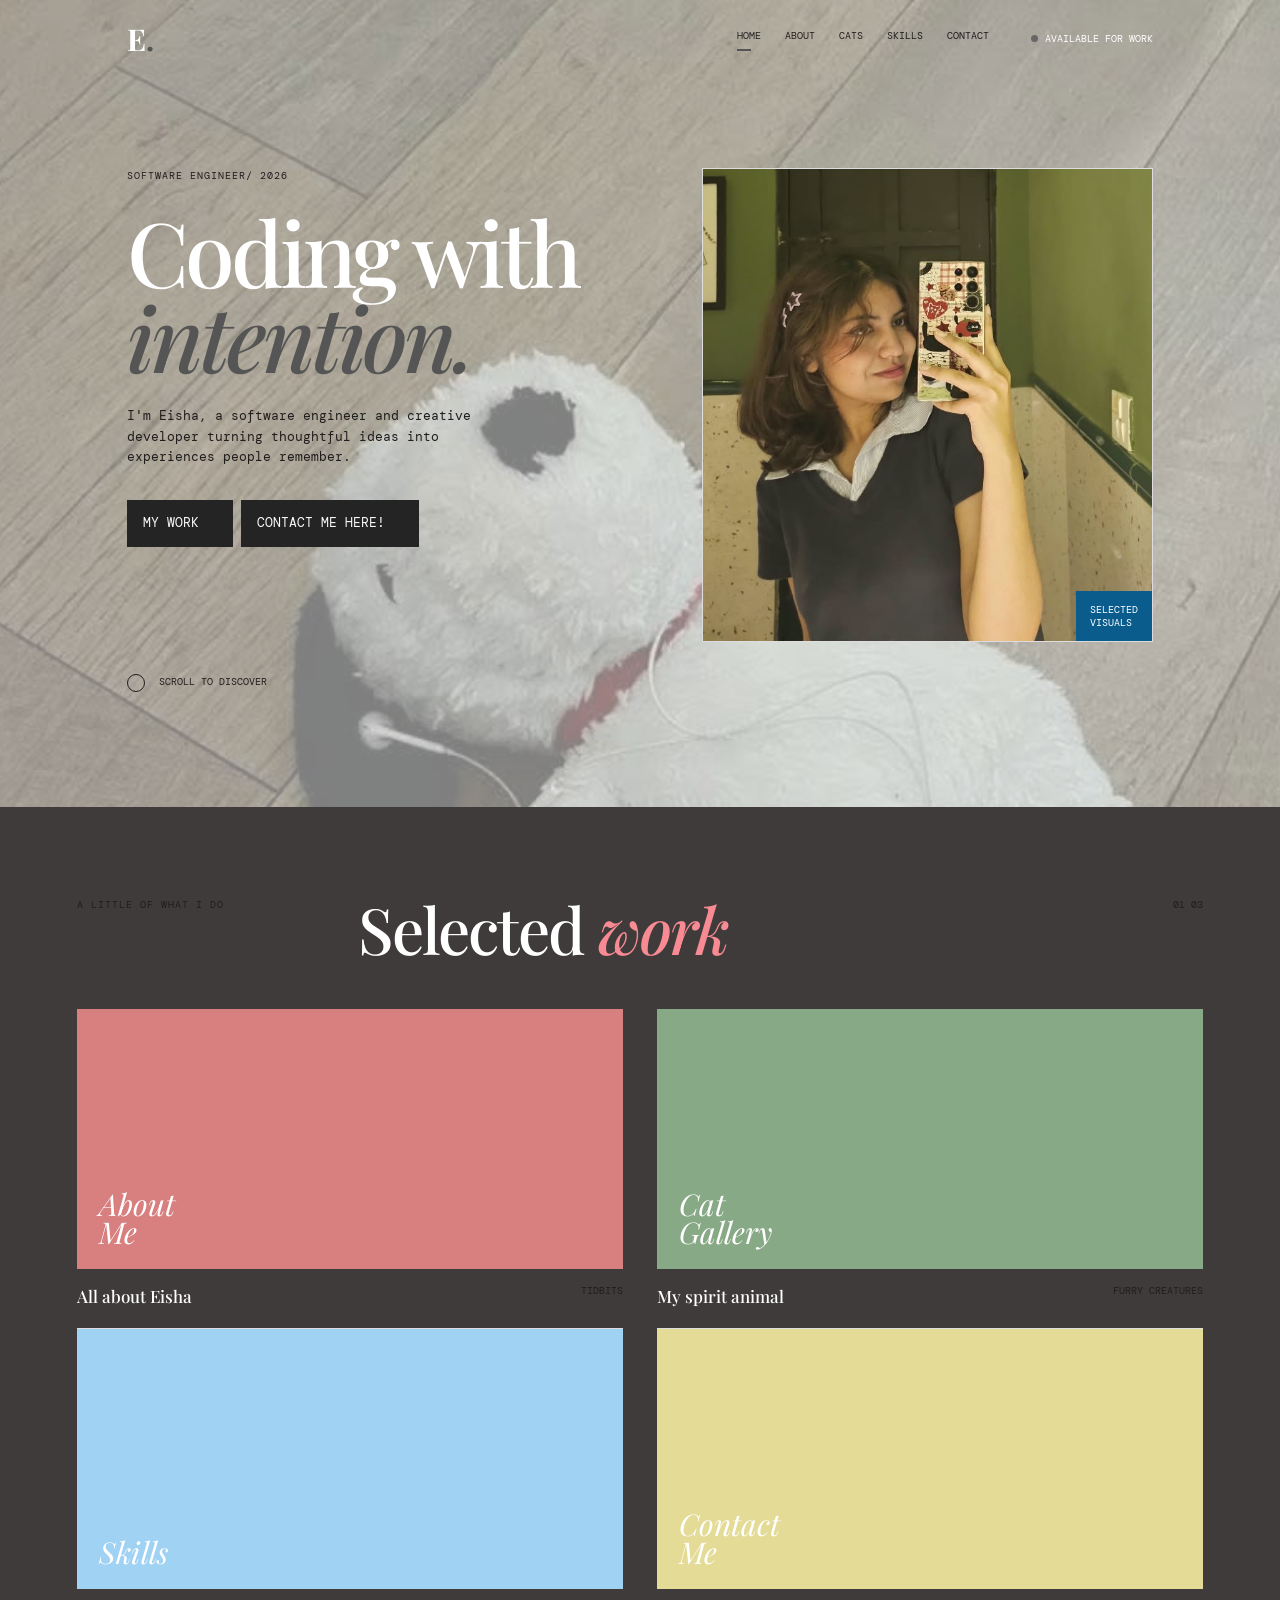
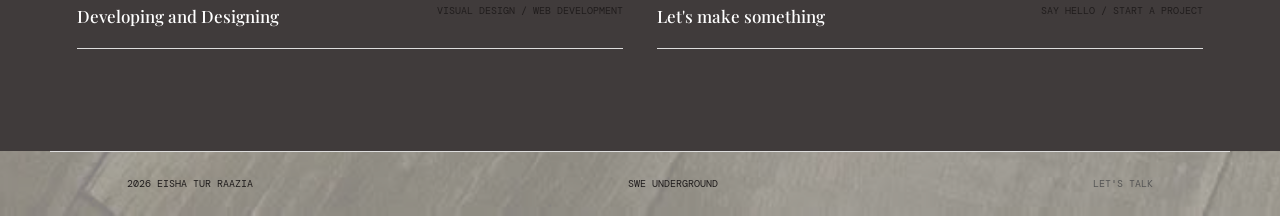
==== portfolio/index.html @ 0aec8efa "armgun is best" ====
﻿<!DOCTYPE html>
<html lang="en">
<head>
    <meta charset="UTF-8">
    <meta name="viewport" content="width=device-width, initial-scale=1.0">
    <meta name="description" content="Eisha's portfolio - a visual designer and creative developer.">
    <title>Eisha | Creative Portfolio</title>
    <link rel="preconnect" href="https://fonts.googleapis.com">
    <link rel="preconnect" href="https://fonts.gstatic.com" crossorigin>
    <link href="https://fonts.googleapis.com/css2?family=DM+Mono:wght@400;500&family=Playfair+Display:wght@500;600;700&display=swap" rel="stylesheet">
    <link rel="stylesheet" href="css/style.css">
</head>
<body>
    <header class="site-header">
        <a class="brand" href="hello.html" aria-label="Eisha home">E<span>.</span></a>
        <nav class="main-nav" aria-label="Main navigation">
            <a class="active" href="hello.html">Home</a>
            <a href="hobboes.html">About</a>
            <a href="Images.html">Cats</a>
            <a href="skills.html">Skills</a>
            <a href="contact.html">Contact</a>
        </nav>
        <a class="availability" href="contact.html"><span></span>Available for work</a>
    </header>
    <main>
        <section class="hero" aria-labelledby="hero-title">
            <div class="hero-copy">
                <p class="eyebrow">Software Engineer/ 2026</p>
                <h1 id="hero-title">Coding with <br><em>intention.</em></h1>
                <p class="intro">I'm Eisha, a software engineer and creative developer turning thoughtful ideas into experiences people remember.</p>
                <div class="hero-actions">
                    <a class="button button-dark" href="#work">My work <span></span></a>
                    <a class="button button-dark" href="contact.html">Contact me here! <span></span></a>
                </div>
            </div>
            <div class="hero-visual">
                <div class="image-frame">
                    <img src="images/profile.jpeg" alt="my profile picture">
                    <span class="image-label">Selected<br>visuals <b></b></span>
                </div>
                <div class="orbit-note" aria-hidden="true"></div>
            </div>
            <div class="scroll-cue"><span></span> Scroll to discover</div>
        </section>
        <section class="work" id="work" aria-labelledby="work-title">
            <div class="section-heading">
                <p class="eyebrow">A little of what I do</p>
                <h2 id="work-title">Selected <em style="color: #f88a93;">work</em></h2>
                <p class="section-number">01 03</p>
            </div>
            <div class="work-grid">
                <a class="work-card-link" href="hobboes.html" aria-label="Read more about me and my hobbies">
                <article class="work-card work-card-large"><div class=" card-image card-image-coral"><span>About<br>Me</span></div><div class="card-meta"><h3>All about Eisha</h3><p class="small">Tidbits</p></div></article>
                </a>
                <a class="work-card-link" href="Images.html" aria-label="View a small gallery of cats Eisha loves">
                <article class="work-card"><div class="card-image card-image-green"><span>Cat<br>Gallery</span></div><div class="card-meta"><h3>My spirit animal</h3><p class="small">Furry creatures</p></div></article>
                </a>
                <a class="work-card-link" href="skills.html" aria-label="View Eisha's design and development skills">
                <article class="work-card"><div class="card-image card-image-blue"><span>Skills</span></div><div class="card-meta"><h3>Developing and Designing</h3><p class="small">Visual design / Web development</p></div></article>
                </a>
                <a class="work-card-link" href="contact.html" aria-label="Contact Eisha for work or to say hello">
                <article class="work-card work-card-large"><div class="card-image card-image-yellow"><span>Contact<br>Me</span></div><div class="card-meta"><h3>Let's make something</h3><p class="small">Say hello / Start a project</p></div></article>
                </a>
                
                
            </div>
        </section>
    </main>
    <footer class="site-footer"><p>2026 Eisha Tur Raazia</p><p>SWE Underground <span></span></p><a href="contact.html">Let's talk </a></footer>
</body>
</html>
---- portfolio/css/style.css ----
:root {
    --ink: #242424;
    --paper: #fafafa;
    --highlighted: #095c8c;
    --muted: #201d1d;
    --line: #dddddd;
    --accent: #555555;
    --blue: #a0d2f3;
    --yellow: #e4db96;
    --green: #88a986;
    --coral: #d87f7f;
    --mono: 'DM Mono', monospace;
    --display: 'Playfair Display', Georgia, serif;
}

* { box-sizing: border-box; }
html {
    scroll-behavior: smooth;
}
body {
    margin: 0;
    color: white;
    font-family: var(--mono);
    font-size: 13px;
    line-height: 1.6;
    z-index: 0;
    position:relative;

}
body::before{
    content:"";
    position: absolute;
    top: 0;
    left: 0;
    width: 100%;
    height: 100%;
    background: url('../images/Snoopy.jpg') center center / cover no-repeat;
    opacity: 0.5; /* Adjust opacity */
    z-index: -1;  

}
a {
    color: inherit;
    text-decoration: none;
}
h1, h2, h3, p {
    margin-top: 0;
}

.site-header, .site-footer {
    align-items: center;
    display: flex;
    justify-content: space-between;
    margin: auto;
    max-width: 1180px;
    padding: 24px 6vw;
}
.brand {
    font-family: var(--display);
    font-size: 30px;
    font-weight: 700;
    line-height: 1;
}
.brand span, h1 em, h2 em {
    color: var(--accent);
}
.main-nav {
    display: flex;
    gap: 24px;
    margin-left: auto;
    margin-right: 42px;
}
.main-nav a {
    color: var(--muted);
    font-size: 10px;
    text-transform: uppercase;
}
.main-nav a:hover, .main-nav .active {
    color: var(--ink);
}
.main-nav .active::after {
    background: var(--accent);
    content: '';
    display: block;
    height: 2px;
    margin-top: 5px;
    width: 14px;
}
.availability {
    font-size: 10px;
    text-transform: uppercase;
}
.availability span {
    background: #666666;
    border-radius: 50%;
    display: inline-block;
    height: 7px;
    margin-right: 7px;
    width: 7px;
}

.hero {
    margin: 3vw auto 0;
    max-width: 1180px;
    padding: 4vw 6vw 9vw;
}
.hero-copy {
    float: left;
    max-width: 500px;
    width: 48%;
}
.hero-visual {
    float: right;
    max-width: 500px;
    width: 44%;
}
.hero::after, .hero-actions::after, .work::after, .cat-gallery::after, .contact-layout::after, .interest-grid::after {
    clear: both;
    content: '';
    display: table;
}
.eyebrow {
    color: var(--muted);
    font-size: 10px;
    letter-spacing: 1px;
    margin-bottom: 24px;
    text-transform: uppercase;
}
h1 {
    font-family: var(--display);
    font-size: clamp(56px, 7vw, 96px);
    font-weight: 500;
    letter-spacing: -4px;
    line-height: .95;
    margin-bottom: 28px;
}
.intro {
    color: var(--muted);
    max-width: 380px;
}
.hero-actions {
    margin-top: 32px;
}
.button {
    display: inline-flex;
    gap: 18px;
    padding: 13px 16px;
    text-transform: uppercase;
}
.button-dark {
    background: var(--ink);
    color: var(--paper);
}
.button-dark span, .text-link span {
    color: var(--accent);
}
.text-link {
    border-bottom: 1px solid var(--ink);
    float: right;
    padding-bottom: 3px;
}
.image-frame {
    aspect-ratio: 1 / 1.05;
    border: 1px solid var(--line);
    overflow: hidden;
    position: relative;
}
.image-frame img {
    height: 100%;
    object-fit: cover;
    width: 100%;
}
.image-label {
    background: var(--highlighted
);
    bottom: 0;
    font-size: 10px;
    line-height: 1.3;
    padding: 12px 14px;
    position: absolute;
    right: 0;
    text-transform: uppercase;
}
.image-label b {
    color: var(--accent);
    display: block;
    font-size: 16px;
}
.scroll-cue {
    clear: both;
    color: var(--muted);
    font-size: 10px;
    padding-top: 32px;
    text-transform: uppercase;
}
.scroll-cue span {
    border: 1px solid var(--muted);
    border-radius: 50%;
    display: inline-block;
    height: 18px;
    margin-right: 8px;
    vertical-align: middle;
    width: 18px;
}
.small {
    color: #efe0e1;
}
.work, .interest-section {
    background: #403b3b;
    padding: 7vw 6vw 8vw;
}
.section-heading {
    margin: auto auto 48px;
    max-width: 1180px;
}
.section-heading .eyebrow {
    float: left;
    margin: 0;
    width: 25%;
}
h2 {
    font-family: var(--display);
    font-size: clamp(40px, 5vw, 64px);
    font-weight: 500;
    letter-spacing: -2px;
    line-height: 1;
    margin: 0;
}
.section-heading h2 {
    float: left;
    width: 50%;
}
.section-number {
    color: var(--muted);
    float: right;
    font-size: 10px;
    margin: 0;
    text-align: right;
    width: 25%;
}
.section-heading::after, .card-meta::after {
    clear: both;
    content: '';
    display: table;
}
.work-grid {
    margin: auto;
    max-width: 1180px;
}
.work-card-link {
    display: block;
    float: left;
    margin-right: 3%;
    width: 48.5%;
}
.work-card-link:nth-child(2n) {
    margin-right: 0;
}
.card-image {
    align-items: end;
    display: flex;
    height: 260px;
    justify-content: flex-start;
    padding: 22px;
}
.card-image span {
    font-family: var(--display);
    font-size: 30px;
    font-style: italic;
    line-height: .95;
}
.card-image-coral {
    background: var(--coral);
}
.card-image-blue {
    background: var(--blue);
}
.card-image-green {
    background: var(--green);
}
.card-image-yellow {
    background: var(--yellow);
}
.card-meta {
    border-bottom: 1px solid var(--line);
    padding: 14px 0 18px;
}
.card-meta h3 {
    float: left;
    font-family: var(--display);
    font-size: 17px;
    font-weight: 500;
    margin: 0;
}
.card-meta p {
    color: var(--muted);
    float: right;
    font-size: 10px;
    margin: 0;
    text-transform: uppercase;
}
.site-footer {
    border-top: 1px solid var(--line);
    clear: both;
    color: var(--muted);
    font-size: 10px;
    text-transform: uppercase;
}
.site-footer p {
    margin: 0;
}
.site-footer span, .site-footer a {
    color: var(--accent);
}

.inner-main {
    margin: auto;
    max-width: 1180px;
    padding: 5vw 6vw 9vw;
}
.page-intro {
    max-width: 700px;
    padding: 3vw 0 7vw;
}
.page-intro h1 {
    margin-bottom: 24px;
}
.about-intro, .skills-intro {
    padding-bottom: 4vw;
}
.contact-layout {
    border-top: 1px solid var(--line);
    padding-top: 36px;
}
.contact-details {
    float: left;
    width: 44%;
}
.contact-form {
    float: right;
    width: 44%;
}
.contact-line {
    border-bottom: 1px solid var(--line);
    display: block;
    font-family: var(--display);
    font-size: clamp(18px, 2vw, 26px);
    margin-bottom: 20px;
    padding-bottom: 10px;
}
.contact-line span {
    color: var(--accent);
    float: right;
}
.contact-address {
    color: var(--muted);
    margin-top: 38px;
}
.contact-form label {
    color: var(--muted);
    display: block;
    font-size: 10px;
    margin-top: 6px;
    text-transform: uppercase;
}
.contact-form input, .contact-form textarea {
    background: transparent;
    border: 0;
    border-bottom: 1px solid var(--line);
    color: var(--ink);
    display: block;
    font: inherit;
    margin-bottom: 16px;
    outline: none;
    padding: 9px 0;
    resize: vertical;
    width: 100%;
}
.contact-form input:focus, .contact-form textarea:focus {
    border-color: var(--accent);
}
.contact-form button {
    border: 0;
    cursor: pointer;
}
.interest-section {
    margin: 0 -6vw -9vw;
}
.interest-card {
    float: left;
    min-height: 260px;
    padding: 26px;
    width: 48%;
}
.interest-card + .interest-card {
    float: right;
}
.interest-sport {
    background: var(--blue);
}
.interest-reading {
    background: var(--yellow);
}
.card-index {
    color: var(--muted);
    font-size: 10px;
}
.interest-card h3 {
    font-family: var(--display);
    font-size: 48px;
    font-weight: 500;
    margin: 56px 0 12px;
}
.interest-card > p:last-child {
    max-width: 380px;
}
.cat-gallery {
    margin: 0 -1.5%;
}
.cat-photo {
    float: left;
    margin: 0 1.5% 30px;
    width: 30.333%;
}
.cat-photo:first-child {
    width: 35.333%;
}
.cat-photo img {
    display: block;
    height: 300px;
    object-fit: cover;
    width: 100%;
}
.cat-photo-tall img {
    height: 420px;
}
.cat-photo figcaption {
    border-bottom: 1px solid var(--line);
    color: var(--muted);
    font-size: 10px;
    padding: 10px 0;
    text-transform: uppercase;
}
.skills-list {
    border-top: 1px solid var(--line);
}
.skills-list .section-heading {
    padding: 38px 0 28px;
}
.skill-row {
    align-items: baseline;
    border-top: 1px solid var(--line);
    padding: 18px 0;
}
.skill-row > span {
    color: var(--accent);
    float: left;
    font-size: 10px;
    width: 8%;
}
.skill-row h3 {
    float: left;
    font-family: var(--display);
    font-size: 30px;
    font-weight: 500;
    margin: 0;
    width: 46%;
}
.skill-row p {
    color: var(--muted);
    float: right;
    margin: 0;
    width: 46%;
}
.skill-row::after {
    clear: both;
    content: '';
    display: table;
}

@media (max-width: 720px) {
    .site-header {
        padding: 20px 7vw;
    }
    .main-nav {
        gap: 12px;
        margin: 0;
    }
    .main-nav a {
        font-size: 8px;
    }
    .availability {
        display: none;
    }
    .hero {
        padding: 9vw 7vw 14vw;
    }
    .hero-copy, .hero-visual {
        float: none;
        width: auto;
    }
    .hero-copy {
        margin-bottom: 48px;
    }
    .hero-visual {
        margin: auto;
    }
    .hero-actions {
        margin-top: 32px;
    }
    .text-link {
        float: none;
        margin-left: 18px;
    }
    .section-heading {
        margin-bottom: 34px;
    }
    .section-heading .eyebrow, .section-heading h2, .section-number {
        float: none;
        width: auto;
    }
    .section-number {
        margin-top: 14px;
        text-align: left;
    }
    .work-card-link, .interest-card, .cat-photo, .cat-photo:first-child {
        float: none;
        margin: 0 0 30px;
        width: auto;
    }
    .card-image {
        height: 240px;
    }
    .card-meta h3, .card-meta p {
        float: none;
    }
    .card-meta p {
        margin-top: 6px;
    }
    .inner-main {
        padding: 9vw 7vw 16vw;
    }
    .page-intro {
        padding: 5vw 0 14vw;
    }
    .interest-section {
        margin: 0 -7vw -16vw;
        padding: 12vw 7vw 16vw;
    }
    .interest-card {
        min-height: 240px;
    }
    .interest-card h3 {
        margin-top: 42px;
    }
    .cat-photo img, .cat-photo-tall img {
        height: 300px;
    }
    .contact-details, .contact-form {
        float: none;
        width: auto;
    }
    .contact-form {
        margin-top: 54px;
    }
    .skill-row > span, .skill-row h3, .skill-row p {
        float: none;
        width: auto;
    }
    .skill-row h3 {
        font-size: 25px;
    }
    .skill-row p {
        margin-left: 32px;
    }
}
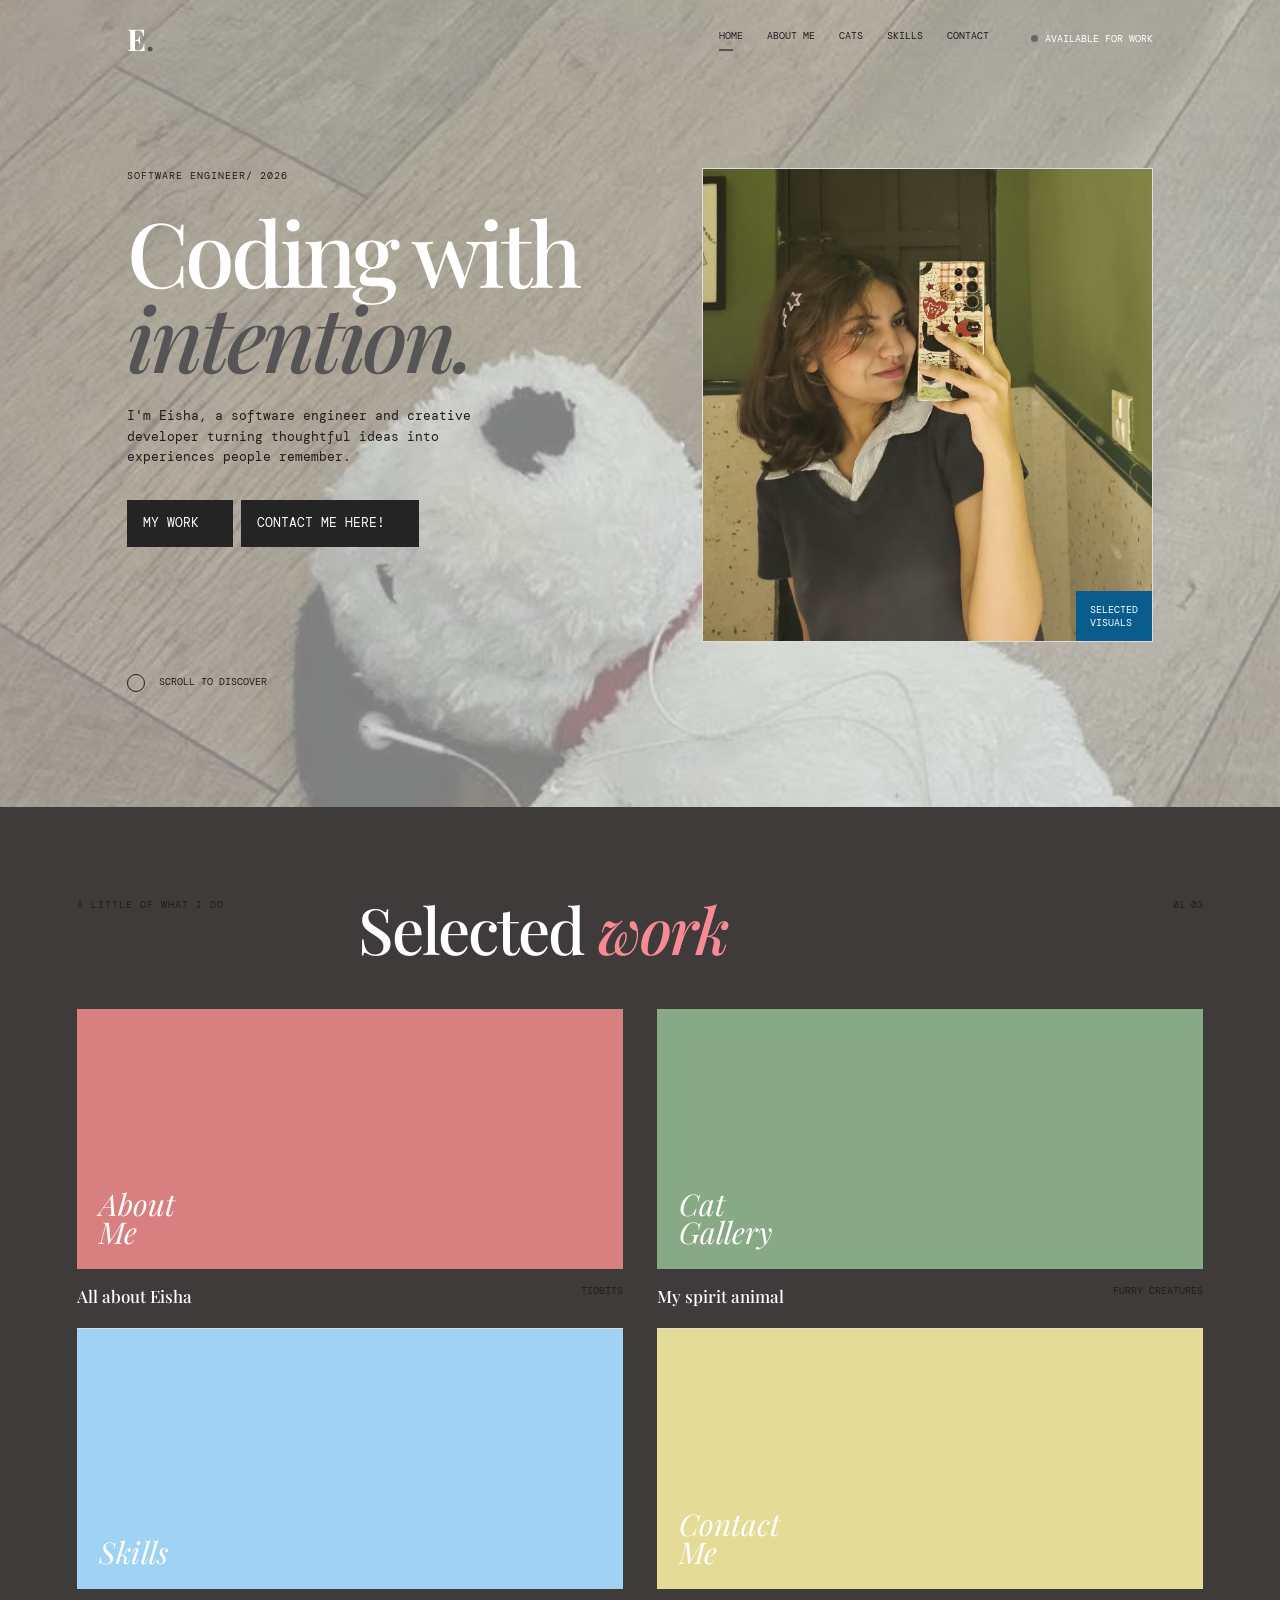
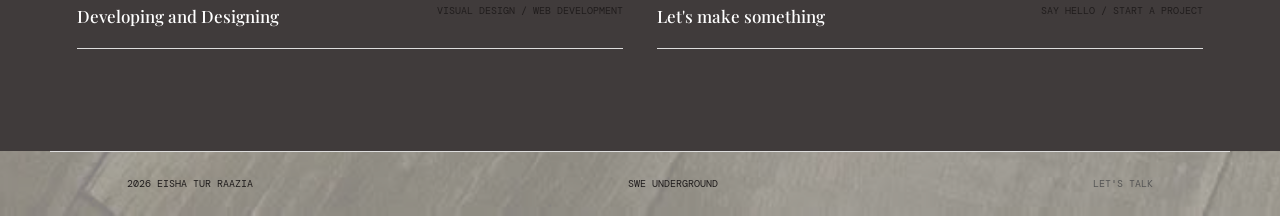
==== commit 57cfaa95: "renamed hello.html" ====
--- a/portfolio/index.html
+++ b/portfolio/index.html
@@ -15,7 +15,7 @@
         <a class="brand" href="hello.html" aria-label="Eisha home">E<span>.</span></a>
         <nav class="main-nav" aria-label="Main navigation">
             <a class="active" href="hello.html">Home</a>
-            <a href="hobboes.html">About</a>
+            <a href="hobboes.html">About Me</a>
             <a href="Images.html">Cats</a>
             <a href="skills.html">Skills</a>
             <a href="contact.html">Contact</a>
